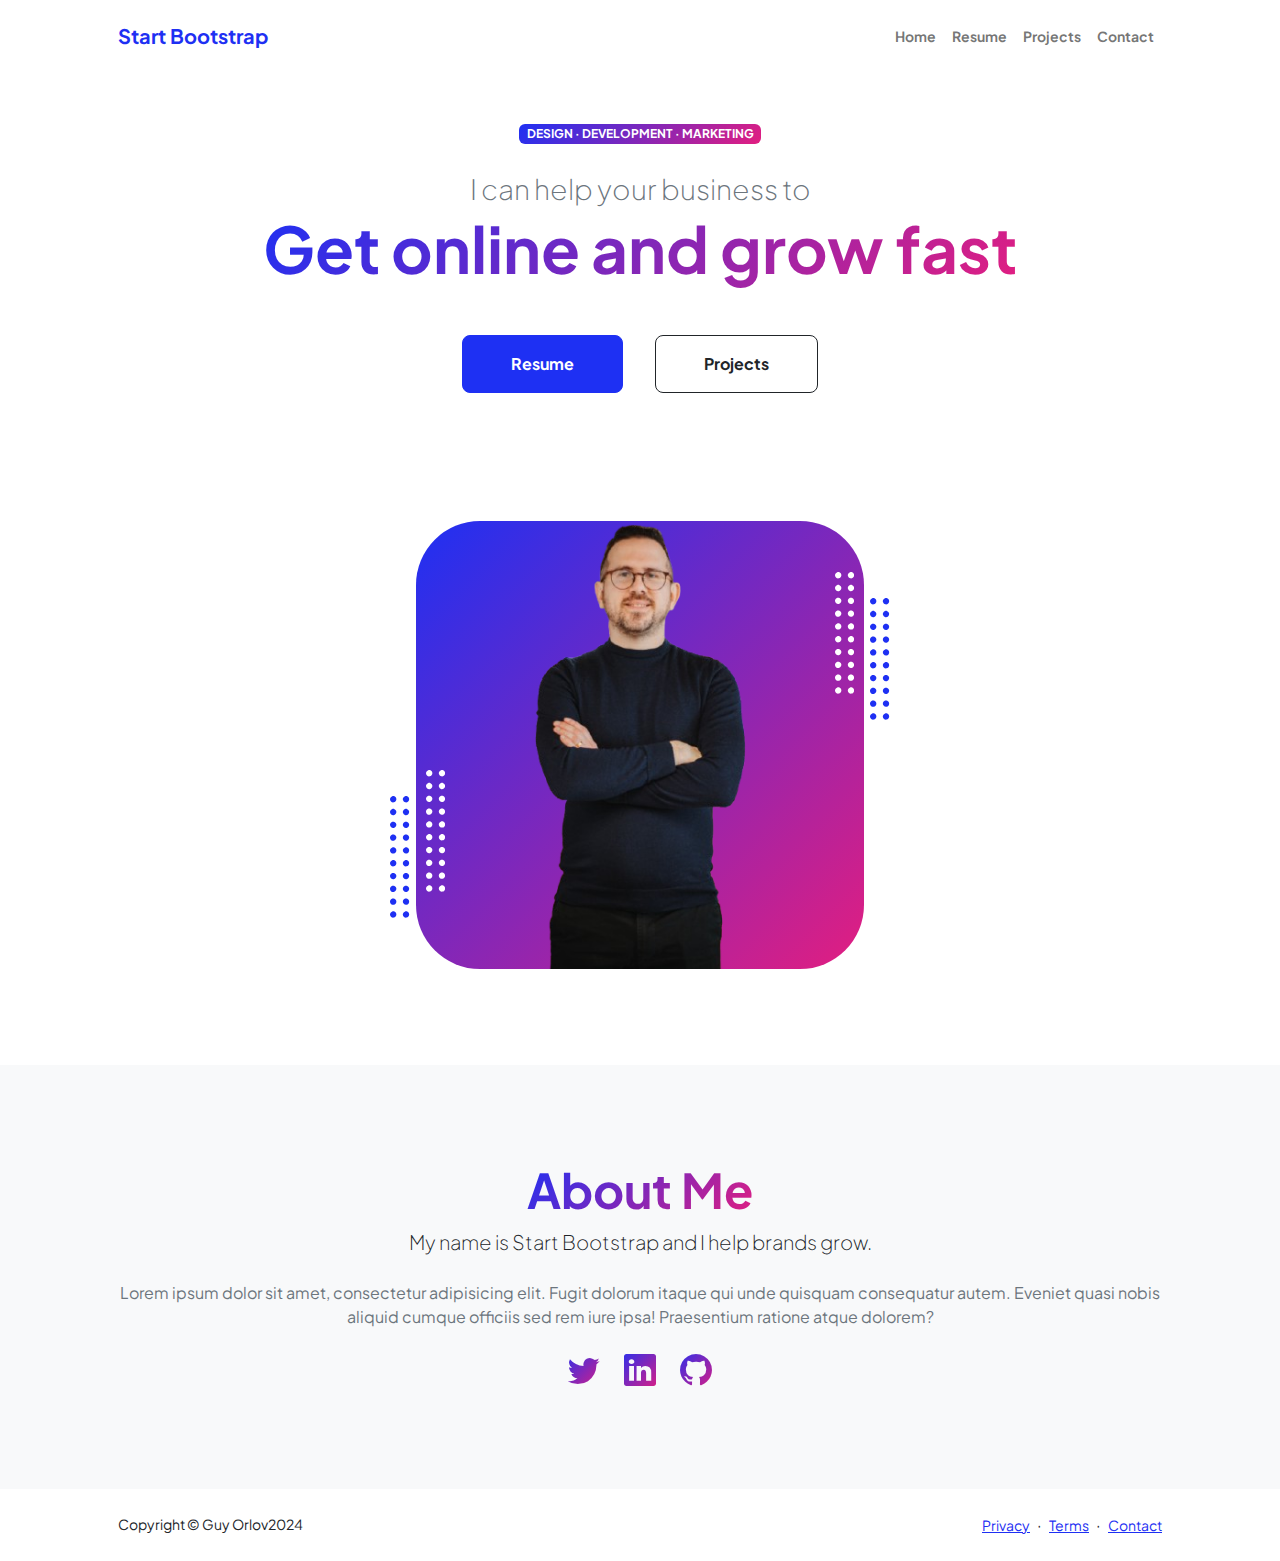
==== index.html @ e343b8f9 "Update index.html" ====
<!DOCTYPE html>
<html lang="en">
    <head>
        <meta charset="utf-8" />
        <meta name="viewport" content="width=device-width, initial-scale=1, shrink-to-fit=no" />
        <meta name="description" content="Guy Orlov" />
        <meta name="author" content="Guy Orlov" />
        <title>Guy Orlov</title>
        <!-- Favicon-->
        <link rel="icon" type="image/x-icon" href="assets/favicon.ico" />
        <!-- Custom Google font-->
        <link rel="preconnect" href="https://fonts.googleapis.com" />
        <link rel="preconnect" href="https://fonts.gstatic.com" crossorigin />
        <link href="https://fonts.googleapis.com/css2?family=Plus+Jakarta+Sans:wght@100;200;300;400;500;600;700;800;900&amp;display=swap" rel="stylesheet" />
        <!-- Bootstrap icons-->
        <link href="https://cdn.jsdelivr.net/npm/bootstrap-icons@1.8.1/font/bootstrap-icons.css" rel="stylesheet" />
        <!-- Core theme CSS (includes Bootstrap)-->
        <link href="css/styles.css" rel="stylesheet" />
    </head>
    <body class="d-flex flex-column h-100">
        <main class="flex-shrink-0">
            <!-- Navigation-->
            <nav class="navbar navbar-expand-lg navbar-light bg-white py-3">
                <div class="container px-5">
                    <a class="navbar-brand" href="index.html"><span class="fw-bolder text-primary">Start Bootstrap</span></a>
                    <button class="navbar-toggler" type="button" data-bs-toggle="collapse" data-bs-target="#navbarSupportedContent" aria-controls="navbarSupportedContent" aria-expanded="false" aria-label="Toggle navigation"><span class="navbar-toggler-icon"></span></button>
                    <div class="collapse navbar-collapse" id="navbarSupportedContent">
                        <ul class="navbar-nav ms-auto mb-2 mb-lg-0 small fw-bolder">
                            <li class="nav-item"><a class="nav-link" href="index.html">Home</a></li>
                            <li class="nav-item"><a class="nav-link" href="resume.html">Resume</a></li>
                            <li class="nav-item"><a class="nav-link" href="projects.html">Projects</a></li>
                            <li class="nav-item"><a class="nav-link" href="contact.html">Contact</a></li>
                        </ul>
                    </div>
                </div>
            </nav>
            <!-- Header-->
            <header class="py-5">
                <div class="container px-5 pb-5">
                    <div class="row gx-5 align-items-center">
                        <div class="col-xxl-5">
                            <!-- Header text content-->
                            <div class="text-center text-xxl-start">
                                <div class="badge bg-gradient-primary-to-secondary text-white mb-4"><div class="text-uppercase">Design &middot; Development &middot; Marketing</div></div>
                                <div class="fs-3 fw-light text-muted">I can help your business to</div>
                                <h1 class="display-3 fw-bolder mb-5"><span class="text-gradient d-inline">Get online and grow fast</span></h1>
                                <div class="d-grid gap-3 d-sm-flex justify-content-sm-center justify-content-xxl-start mb-3">
                                    <a class="btn btn-primary btn-lg px-5 py-3 me-sm-3 fs-6 fw-bolder" href="resume.html">Resume</a>
                                    <a class="btn btn-outline-dark btn-lg px-5 py-3 fs-6 fw-bolder" href="projects.html">Projects</a>
                                </div>
                            </div>
                        </div>
                        <div class="col-xxl-7">
                            <!-- Header profile picture-->
                            <div class="d-flex justify-content-center mt-5 mt-xxl-0">
                                <div class="profile bg-gradient-primary-to-secondary">
                                    <!-- TIP: For best results, use a photo with a transparent background like the demo example below-->
                                    <!-- Watch a tutorial on how to do this on YouTube (link)-->
                                    <img class="profile-img" src="assets/profile2.png" alt="..." />
                                    <div class="dots-1">
                                        <!-- SVG Dots-->
                                        <svg version="1.1" xmlns="http://www.w3.org/2000/svg" xmlns:xlink="http://www.w3.org/1999/xlink" x="0px" y="0px" viewBox="0 0 191.6 1215.4" style="enable-background: new 0 0 191.6 1215.4" xml:space="preserve">
                                            <g transform="translate(0.000000,1280.000000) scale(0.100000,-0.100000)">
                                                <path d="M227.7,12788.6c-105-35-200-141-222-248c-43-206,163-412,369-369c155,32,275,190,260,339c-11,105-90,213-190,262        C383.7,12801.6,289.7,12808.6,227.7,12788.6z"></path>
                                                <path d="M1507.7,12788.6c-151-50-253-216-222-362c25-119,136-230,254-255c194-41,395,142,375,339c-11,105-90,213-190,262        C1663.7,12801.6,1569.7,12808.6,1507.7,12788.6z"></path>
                                                <path d="M227.7,11508.6c-105-35-200-141-222-248c-43-206,163-412,369-369c155,32,275,190,260,339c-11,105-90,213-190,262        C383.7,11521.6,289.7,11528.6,227.7,11508.6z"></path>
                                                <path d="M1507.7,11508.6c-151-50-253-216-222-362c25-119,136-230,254-255c194-41,395,142,375,339c-11,105-90,213-190,262        C1663.7,11521.6,1569.7,11528.6,1507.7,11508.6z"></path>
                                                <path d="M227.7,10228.6c-105-35-200-141-222-248c-43-206,163-412,369-369c155,32,275,190,260,339c-11,105-90,213-190,262        C383.7,10241.6,289.7,10248.6,227.7,10228.6z"></path>
                                                <path d="M1507.7,10228.6c-105-35-200-141-222-248c-43-206,163-412,369-369c155,32,275,190,260,339c-11,105-90,213-190,262        C1663.7,10241.6,1569.7,10248.6,1507.7,10228.6z"></path>
                                                <path d="M227.7,8948.6c-105-35-200-141-222-248c-43-206,163-412,369-369c155,32,275,190,260,339c-11,105-90,213-190,262        C383.7,8961.6,289.7,8968.6,227.7,8948.6z"></path>
                                                <path d="M1507.7,8948.6c-105-35-200-141-222-248c-43-206,163-412,369-369c155,32,275,190,260,339c-11,105-90,213-190,262        C1663.7,8961.6,1569.7,8968.6,1507.7,8948.6z"></path>
                                                <path d="M227.7,7668.6c-105-35-200-141-222-248c-43-206,163-412,369-369c155,32,275,190,260,339c-11,105-90,213-190,262        C383.7,7681.6,289.7,7688.6,227.7,7668.6z"></path>
                                                <path d="M1507.7,7668.6c-105-35-200-141-222-248c-43-206,163-412,369-369c155,32,275,190,260,339c-11,105-90,213-190,262        C1663.7,7681.6,1569.7,7688.6,1507.7,7668.6z"></path>
                                                <path d="M227.7,6388.6c-105-35-200-141-222-248c-43-206,163-412,369-369c155,32,275,190,260,339c-11,105-90,213-190,262        C383.7,6401.6,289.7,6408.6,227.7,6388.6z"></path>
                                                <path d="M1507.7,6388.6c-105-35-200-141-222-248c-43-206,163-412,369-369c155,32,275,190,260,339c-11,105-90,213-190,262        C1663.7,6401.6,1569.7,6408.6,1507.7,6388.6z"></path>
                                                <path d="M227.7,5108.6c-105-35-200-141-222-248c-43-206,163-412,369-369c155,32,275,190,260,339c-11,105-90,213-190,262        C383.7,5121.6,289.7,5128.6,227.7,5108.6z"></path>
                                                <path d="M1507.7,5108.6c-105-35-200-141-222-248c-43-206,163-412,369-369c155,32,275,190,260,339c-11,105-90,213-190,262        C1663.7,5121.6,1569.7,5128.6,1507.7,5108.6z"></path>
                                                <path d="M227.7,3828.6c-105-35-200-141-222-248c-43-206,163-412,369-369c155,32,275,190,260,339c-11,105-90,213-190,262        C383.7,3841.6,289.7,3848.6,227.7,3828.6z"></path>
                                                <path d="M1507.7,3828.6c-105-35-200-141-222-248c-43-206,163-412,369-369c155,32,275,190,260,339c-11,105-90,213-190,262        C1663.7,3841.6,1569.7,3848.6,1507.7,3828.6z"></path>
                                                <path d="M227.7,2548.6c-105-35-200-141-222-248c-43-206,163-412,369-369c155,32,275,190,260,339c-11,105-90,213-190,262        C383.7,2561.6,289.7,2568.6,227.7,2548.6z"></path>
                                                <path d="M1507.7,2548.6c-105-35-200-141-222-248c-43-206,163-412,369-369c155,32,275,190,260,339c-11,105-90,213-190,262        C1663.7,2561.6,1569.7,2568.6,1507.7,2548.6z"></path>
                                                <path d="M227.7,1268.6c-105-35-200-141-222-248c-43-206,163-412,369-369c155,32,275,190,260,339c-11,105-90,213-190,262        C383.7,1281.6,289.7,1288.6,227.7,1268.6z"></path>
                                                <path d="M1507.7,1268.6c-105-35-200-141-222-248c-43-206,163-412,369-369c155,32,275,190,260,339c-11,105-90,213-190,262        C1663.7,1281.6,1569.7,1288.6,1507.7,1268.6z"></path>
                                            </g>
                                        </svg>
                                        <!-- END of SVG dots-->
                                    </div>
                                    <div class="dots-2">
                                        <!-- SVG Dots-->
                                        <svg version="1.1" xmlns="http://www.w3.org/2000/svg" xmlns:xlink="http://www.w3.org/1999/xlink" x="0px" y="0px" viewBox="0 0 191.6 1215.4" style="enable-background: new 0 0 191.6 1215.4" xml:space="preserve">
                                            <g transform="translate(0.000000,1280.000000) scale(0.100000,-0.100000)">
                                                <path d="M227.7,12788.6c-105-35-200-141-222-248c-43-206,163-412,369-369c155,32,275,190,260,339c-11,105-90,213-190,262        C383.7,12801.6,289.7,12808.6,227.7,12788.6z"></path>
                                                <path d="M1507.7,12788.6c-151-50-253-216-222-362c25-119,136-230,254-255c194-41,395,142,375,339c-11,105-90,213-190,262        C1663.7,12801.6,1569.7,12808.6,1507.7,12788.6z"></path>
                                                <path d="M227.7,11508.6c-105-35-200-141-222-248c-43-206,163-412,369-369c155,32,275,190,260,339c-11,105-90,213-190,262        C383.7,11521.6,289.7,11528.6,227.7,11508.6z"></path>
                                                <path d="M1507.7,11508.6c-151-50-253-216-222-362c25-119,136-230,254-255c194-41,395,142,375,339c-11,105-90,213-190,262        C1663.7,11521.6,1569.7,11528.6,1507.7,11508.6z"></path>
                                                <path d="M227.7,10228.6c-105-35-200-141-222-248c-43-206,163-412,369-369c155,32,275,190,260,339c-11,105-90,213-190,262        C383.7,10241.6,289.7,10248.6,227.7,10228.6z"></path>
                                                <path d="M1507.7,10228.6c-105-35-200-141-222-248c-43-206,163-412,369-369c155,32,275,190,260,339c-11,105-90,213-190,262        C1663.7,10241.6,1569.7,10248.6,1507.7,10228.6z"></path>
                                                <path d="M227.7,8948.6c-105-35-200-141-222-248c-43-206,163-412,369-369c155,32,275,190,260,339c-11,105-90,213-190,262        C383.7,8961.6,289.7,8968.6,227.7,8948.6z"></path>
                                                <path d="M1507.7,8948.6c-105-35-200-141-222-248c-43-206,163-412,369-369c155,32,275,190,260,339c-11,105-90,213-190,262        C1663.7,8961.6,1569.7,8968.6,1507.7,8948.6z"></path>
                                                <path d="M227.7,7668.6c-105-35-200-141-222-248c-43-206,163-412,369-369c155,32,275,190,260,339c-11,105-90,213-190,262        C383.7,7681.6,289.7,7688.6,227.7,7668.6z"></path>
                                                <path d="M1507.7,7668.6c-105-35-200-141-222-248c-43-206,163-412,369-369c155,32,275,190,260,339c-11,105-90,213-190,262        C1663.7,7681.6,1569.7,7688.6,1507.7,7668.6z"></path>
                                                <path d="M227.7,6388.6c-105-35-200-141-222-248c-43-206,163-412,369-369c155,32,275,190,260,339c-11,105-90,213-190,262        C383.7,6401.6,289.7,6408.6,227.7,6388.6z"></path>
                                                <path d="M1507.7,6388.6c-105-35-200-141-222-248c-43-206,163-412,369-369c155,32,275,190,260,339c-11,105-90,213-190,262        C1663.7,6401.6,1569.7,6408.6,1507.7,6388.6z"></path>
                                                <path d="M227.7,5108.6c-105-35-200-141-222-248c-43-206,163-412,369-369c155,32,275,190,260,339c-11,105-90,213-190,262        C383.7,5121.6,289.7,5128.6,227.7,5108.6z"></path>
                                                <path d="M1507.7,5108.6c-105-35-200-141-222-248c-43-206,163-412,369-369c155,32,275,190,260,339c-11,105-90,213-190,262        C1663.7,5121.6,1569.7,5128.6,1507.7,5108.6z"></path>
                                                <path d="M227.7,3828.6c-105-35-200-141-222-248c-43-206,163-412,369-369c155,32,275,190,260,339c-11,105-90,213-190,262        C383.7,3841.6,289.7,3848.6,227.7,3828.6z"></path>
                                                <path d="M1507.7,3828.6c-105-35-200-141-222-248c-43-206,163-412,369-369c155,32,275,190,260,339c-11,105-90,213-190,262        C1663.7,3841.6,1569.7,3848.6,1507.7,3828.6z"></path>
                                                <path d="M227.7,2548.6c-105-35-200-141-222-248c-43-206,163-412,369-369c155,32,275,190,260,339c-11,105-90,213-190,262        C383.7,2561.6,289.7,2568.6,227.7,2548.6z"></path>
                                                <path d="M1507.7,2548.6c-105-35-200-141-222-248c-43-206,163-412,369-369c155,32,275,190,260,339c-11,105-90,213-190,262        C1663.7,2561.6,1569.7,2568.6,1507.7,2548.6z"></path>
                                                <path d="M227.7,1268.6c-105-35-200-141-222-248c-43-206,163-412,369-369c155,32,275,190,260,339c-11,105-90,213-190,262        C383.7,1281.6,289.7,1288.6,227.7,1268.6z"></path>
                                                <path d="M1507.7,1268.6c-105-35-200-141-222-248c-43-206,163-412,369-369c155,32,275,190,260,339c-11,105-90,213-190,262        C1663.7,1281.6,1569.7,1288.6,1507.7,1268.6z"></path>
                                            </g>
                                        </svg>
                                        <!-- END of SVG dots-->
                                    </div>
                                    <div class="dots-3">
                                        <!-- SVG Dots-->
                                        <svg version="1.1" xmlns="http://www.w3.org/2000/svg" xmlns:xlink="http://www.w3.org/1999/xlink" x="0px" y="0px" viewBox="0 0 191.6 1215.4" style="enable-background: new 0 0 191.6 1215.4" xml:space="preserve">
                                            <g transform="translate(0.000000,1280.000000) scale(0.100000,-0.100000)">
                                                <path d="M227.7,12788.6c-105-35-200-141-222-248c-43-206,163-412,369-369c155,32,275,190,260,339c-11,105-90,213-190,262        C383.7,12801.6,289.7,12808.6,227.7,12788.6z"></path>
                                                <path d="M1507.7,12788.6c-151-50-253-216-222-362c25-119,136-230,254-255c194-41,395,142,375,339c-11,105-90,213-190,262        C1663.7,12801.6,1569.7,12808.6,1507.7,12788.6z"></path>
                                                <path d="M227.7,11508.6c-105-35-200-141-222-248c-43-206,163-412,369-369c155,32,275,190,260,339c-11,105-90,213-190,262        C383.7,11521.6,289.7,11528.6,227.7,11508.6z"></path>
                                                <path d="M1507.7,11508.6c-151-50-253-216-222-362c25-119,136-230,254-255c194-41,395,142,375,339c-11,105-90,213-190,262        C1663.7,11521.6,1569.7,11528.6,1507.7,11508.6z"></path>
                                                <path d="M227.7,10228.6c-105-35-200-141-222-248c-43-206,163-412,369-369c155,32,275,190,260,339c-11,105-90,213-190,262        C383.7,10241.6,289.7,10248.6,227.7,10228.6z"></path>
                                                <path d="M1507.7,10228.6c-105-35-200-141-222-248c-43-206,163-412,369-369c155,32,275,190,260,339c-11,105-90,213-190,262        C1663.7,10241.6,1569.7,10248.6,1507.7,10228.6z"></path>
                                                <path d="M227.7,8948.6c-105-35-200-141-222-248c-43-206,163-412,369-369c155,32,275,190,260,339c-11,105-90,213-190,262        C383.7,8961.6,289.7,8968.6,227.7,8948.6z"></path>
                                                <path d="M1507.7,8948.6c-105-35-200-141-222-248c-43-206,163-412,369-369c155,32,275,190,260,339c-11,105-90,213-190,262        C1663.7,8961.6,1569.7,8968.6,1507.7,8948.6z"></path>
                                                <path d="M227.7,7668.6c-105-35-200-141-222-248c-43-206,163-412,369-369c155,32,275,190,260,339c-11,105-90,213-190,262        C383.7,7681.6,289.7,7688.6,227.7,7668.6z"></path>
                                                <path d="M1507.7,7668.6c-105-35-200-141-222-248c-43-206,163-412,369-369c155,32,275,190,260,339c-11,105-90,213-190,262        C1663.7,7681.6,1569.7,7688.6,1507.7,7668.6z"></path>
                                                <path d="M227.7,6388.6c-105-35-200-141-222-248c-43-206,163-412,369-369c155,32,275,190,260,339c-11,105-90,213-190,262        C383.7,6401.6,289.7,6408.6,227.7,6388.6z"></path>
                                                <path d="M1507.7,6388.6c-105-35-200-141-222-248c-43-206,163-412,369-369c155,32,275,190,260,339c-11,105-90,213-190,262        C1663.7,6401.6,1569.7,6408.6,1507.7,6388.6z"></path>
                                                <path d="M227.7,5108.6c-105-35-200-141-222-248c-43-206,163-412,369-369c155,32,275,190,260,339c-11,105-90,213-190,262        C383.7,5121.6,289.7,5128.6,227.7,5108.6z"></path>
                                                <path d="M1507.7,5108.6c-105-35-200-141-222-248c-43-206,163-412,369-369c155,32,275,190,260,339c-11,105-90,213-190,262        C1663.7,5121.6,1569.7,5128.6,1507.7,5108.6z"></path>
                                                <path d="M227.7,3828.6c-105-35-200-141-222-248c-43-206,163-412,369-369c155,32,275,190,260,339c-11,105-90,213-190,262        C383.7,3841.6,289.7,3848.6,227.7,3828.6z"></path>
                                                <path d="M1507.7,3828.6c-105-35-200-141-222-248c-43-206,163-412,369-369c155,32,275,190,260,339c-11,105-90,213-190,262        C1663.7,3841.6,1569.7,3848.6,1507.7,3828.6z"></path>
                                                <path d="M227.7,2548.6c-105-35-200-141-222-248c-43-206,163-412,369-369c155,32,275,190,260,339c-11,105-90,213-190,262        C383.7,2561.6,289.7,2568.6,227.7,2548.6z"></path>
                                                <path d="M1507.7,2548.6c-105-35-200-141-222-248c-43-206,163-412,369-369c155,32,275,190,260,339c-11,105-90,213-190,262        C1663.7,2561.6,1569.7,2568.6,1507.7,2548.6z"></path>
                                                <path d="M227.7,1268.6c-105-35-200-141-222-248c-43-206,163-412,369-369c155,32,275,190,260,339c-11,105-90,213-190,262        C383.7,1281.6,289.7,1288.6,227.7,1268.6z"></path>
                                                <path d="M1507.7,1268.6c-105-35-200-141-222-248c-43-206,163-412,369-369c155,32,275,190,260,339c-11,105-90,213-190,262        C1663.7,1281.6,1569.7,1288.6,1507.7,1268.6z"></path>
                                            </g>
                                        </svg>
                                        <!-- END of SVG dots-->
                                    </div>
                                    <div class="dots-4">
                                        <!-- SVG Dots-->
                                        <svg version="1.1" xmlns="http://www.w3.org/2000/svg" xmlns:xlink="http://www.w3.org/1999/xlink" x="0px" y="0px" viewBox="0 0 191.6 1215.4" style="enable-background: new 0 0 191.6 1215.4" xml:space="preserve">
                                            <g transform="translate(0.000000,1280.000000) scale(0.100000,-0.100000)">
                                                <path d="M227.7,12788.6c-105-35-200-141-222-248c-43-206,163-412,369-369c155,32,275,190,260,339c-11,105-90,213-190,262        C383.7,12801.6,289.7,12808.6,227.7,12788.6z"></path>
                                                <path d="M1507.7,12788.6c-151-50-253-216-222-362c25-119,136-230,254-255c194-41,395,142,375,339c-11,105-90,213-190,262        C1663.7,12801.6,1569.7,12808.6,1507.7,12788.6z"></path>
                                                <path d="M227.7,11508.6c-105-35-200-141-222-248c-43-206,163-412,369-369c155,32,275,190,260,339c-11,105-90,213-190,262        C383.7,11521.6,289.7,11528.6,227.7,11508.6z"></path>
                                                <path d="M1507.7,11508.6c-151-50-253-216-222-362c25-119,136-230,254-255c194-41,395,142,375,339c-11,105-90,213-190,262        C1663.7,11521.6,1569.7,11528.6,1507.7,11508.6z"></path>
                                                <path d="M227.7,10228.6c-105-35-200-141-222-248c-43-206,163-412,369-369c155,32,275,190,260,339c-11,105-90,213-190,262        C383.7,10241.6,289.7,10248.6,227.7,10228.6z"></path>
                                                <path d="M1507.7,10228.6c-105-35-200-141-222-248c-43-206,163-412,369-369c155,32,275,190,260,339c-11,105-90,213-190,262        C1663.7,10241.6,1569.7,10248.6,1507.7,10228.6z"></path>
                                                <path d="M227.7,8948.6c-105-35-200-141-222-248c-43-206,163-412,369-369c155,32,275,190,260,339c-11,105-90,213-190,262        C383.7,8961.6,289.7,8968.6,227.7,8948.6z"></path>
                                                <path d="M1507.7,8948.6c-105-35-200-141-222-248c-43-206,163-412,369-369c155,32,275,190,260,339c-11,105-90,213-190,262        C1663.7,8961.6,1569.7,8968.6,1507.7,8948.6z"></path>
                                                <path d="M227.7,7668.6c-105-35-200-141-222-248c-43-206,163-412,369-369c155,32,275,190,260,339c-11,105-90,213-190,262        C383.7,7681.6,289.7,7688.6,227.7,7668.6z"></path>
                                                <path d="M1507.7,7668.6c-105-35-200-141-222-248c-43-206,163-412,369-369c155,32,275,190,260,339c-11,105-90,213-190,262        C1663.7,7681.6,1569.7,7688.6,1507.7,7668.6z"></path>
                                                <path d="M227.7,6388.6c-105-35-200-141-222-248c-43-206,163-412,369-369c155,32,275,190,260,339c-11,105-90,213-190,262        C383.7,6401.6,289.7,6408.6,227.7,6388.6z"></path>
                                                <path d="M1507.7,6388.6c-105-35-200-141-222-248c-43-206,163-412,369-369c155,32,275,190,260,339c-11,105-90,213-190,262        C1663.7,6401.6,1569.7,6408.6,1507.7,6388.6z"></path>
                                                <path d="M227.7,5108.6c-105-35-200-141-222-248c-43-206,163-412,369-369c155,32,275,190,260,339c-11,105-90,213-190,262        C383.7,5121.6,289.7,5128.6,227.7,5108.6z"></path>
                                                <path d="M1507.7,5108.6c-105-35-200-141-222-248c-43-206,163-412,369-369c155,32,275,190,260,339c-11,105-90,213-190,262        C1663.7,5121.6,1569.7,5128.6,1507.7,5108.6z"></path>
                                                <path d="M227.7,3828.6c-105-35-200-141-222-248c-43-206,163-412,369-369c155,32,275,190,260,339c-11,105-90,213-190,262        C383.7,3841.6,289.7,3848.6,227.7,3828.6z"></path>
                                                <path d="M1507.7,3828.6c-105-35-200-141-222-248c-43-206,163-412,369-369c155,32,275,190,260,339c-11,105-90,213-190,262        C1663.7,3841.6,1569.7,3848.6,1507.7,3828.6z"></path>
                                                <path d="M227.7,2548.6c-105-35-200-141-222-248c-43-206,163-412,369-369c155,32,275,190,260,339c-11,105-90,213-190,262        C383.7,2561.6,289.7,2568.6,227.7,2548.6z"></path>
                                                <path d="M1507.7,2548.6c-105-35-200-141-222-248c-43-206,163-412,369-369c155,32,275,190,260,339c-11,105-90,213-190,262        C1663.7,2561.6,1569.7,2568.6,1507.7,2548.6z"></path>
                                                <path d="M227.7,1268.6c-105-35-200-141-222-248c-43-206,163-412,369-369c155,32,275,190,260,339c-11,105-90,213-190,262        C383.7,1281.6,289.7,1288.6,227.7,1268.6z"></path>
                                                <path d="M1507.7,1268.6c-105-35-200-141-222-248c-43-206,163-412,369-369c155,32,275,190,260,339c-11,105-90,213-190,262        C1663.7,1281.6,1569.7,1288.6,1507.7,1268.6z"></path>
                                            </g>
                                        </svg>
                                        <!-- END of SVG dots-->
                                    </div>
                                </div>
                            </div>
                        </div>
                    </div>
                </div>
            </header>
            <!-- About Section-->
            <section class="bg-light py-5">
                <div class="container px-5">
                    <div class="row gx-5 justify-content-center">
                        <div class="col-xxl-8">
                            <div class="text-center my-5">
                                <h2 class="display-5 fw-bolder"><span class="text-gradient d-inline">About Me</span></h2>
                                <p class="lead fw-light mb-4">My name is Start Bootstrap and I help brands grow.</p>
                                <p class="text-muted">Lorem ipsum dolor sit amet, consectetur adipisicing elit. Fugit dolorum itaque qui unde quisquam consequatur autem. Eveniet quasi nobis aliquid cumque officiis sed rem iure ipsa! Praesentium ratione atque dolorem?</p>
                                <div class="d-flex justify-content-center fs-2 gap-4">
                                    <a class="text-gradient" href="#!"><i class="bi bi-twitter"></i></a>
                                    <a class="text-gradient" href="#!"><i class="bi bi-linkedin"></i></a>
                                    <a class="text-gradient" href="#!"><i class="bi bi-github"></i></a>
                                </div>
                            </div>
                        </div>
                    </div>
                </div>
            </section>
        </main>
        <!-- Footer-->
        <footer class="bg-white py-4 mt-auto">
            <div class="container px-5">
                <div class="row align-items-center justify-content-between flex-column flex-sm-row">
                    <div class="col-auto"><div class="small m-0">Copyright &copy; Guy Orlov2024</div></div>
                    <div class="col-auto">
                        <a class="small" href="#!">Privacy</a>
                        <span class="mx-1">&middot;</span>
                        <a class="small" href="#!">Terms</a>
                        <span class="mx-1">&middot;</span>
                        <a class="small" href="#!">Contact</a>
                    </div>
                </div>
            </div>
        </footer>
        <!-- Bootstrap core JS-->
        <script src="https://cdn.jsdelivr.net/npm/bootstrap@5.2.3/dist/js/bootstrap.bundle.min.js"></script>
        <!-- Core theme JS-->
        <script src="js/scripts.js"></script>
    </body>
</html>
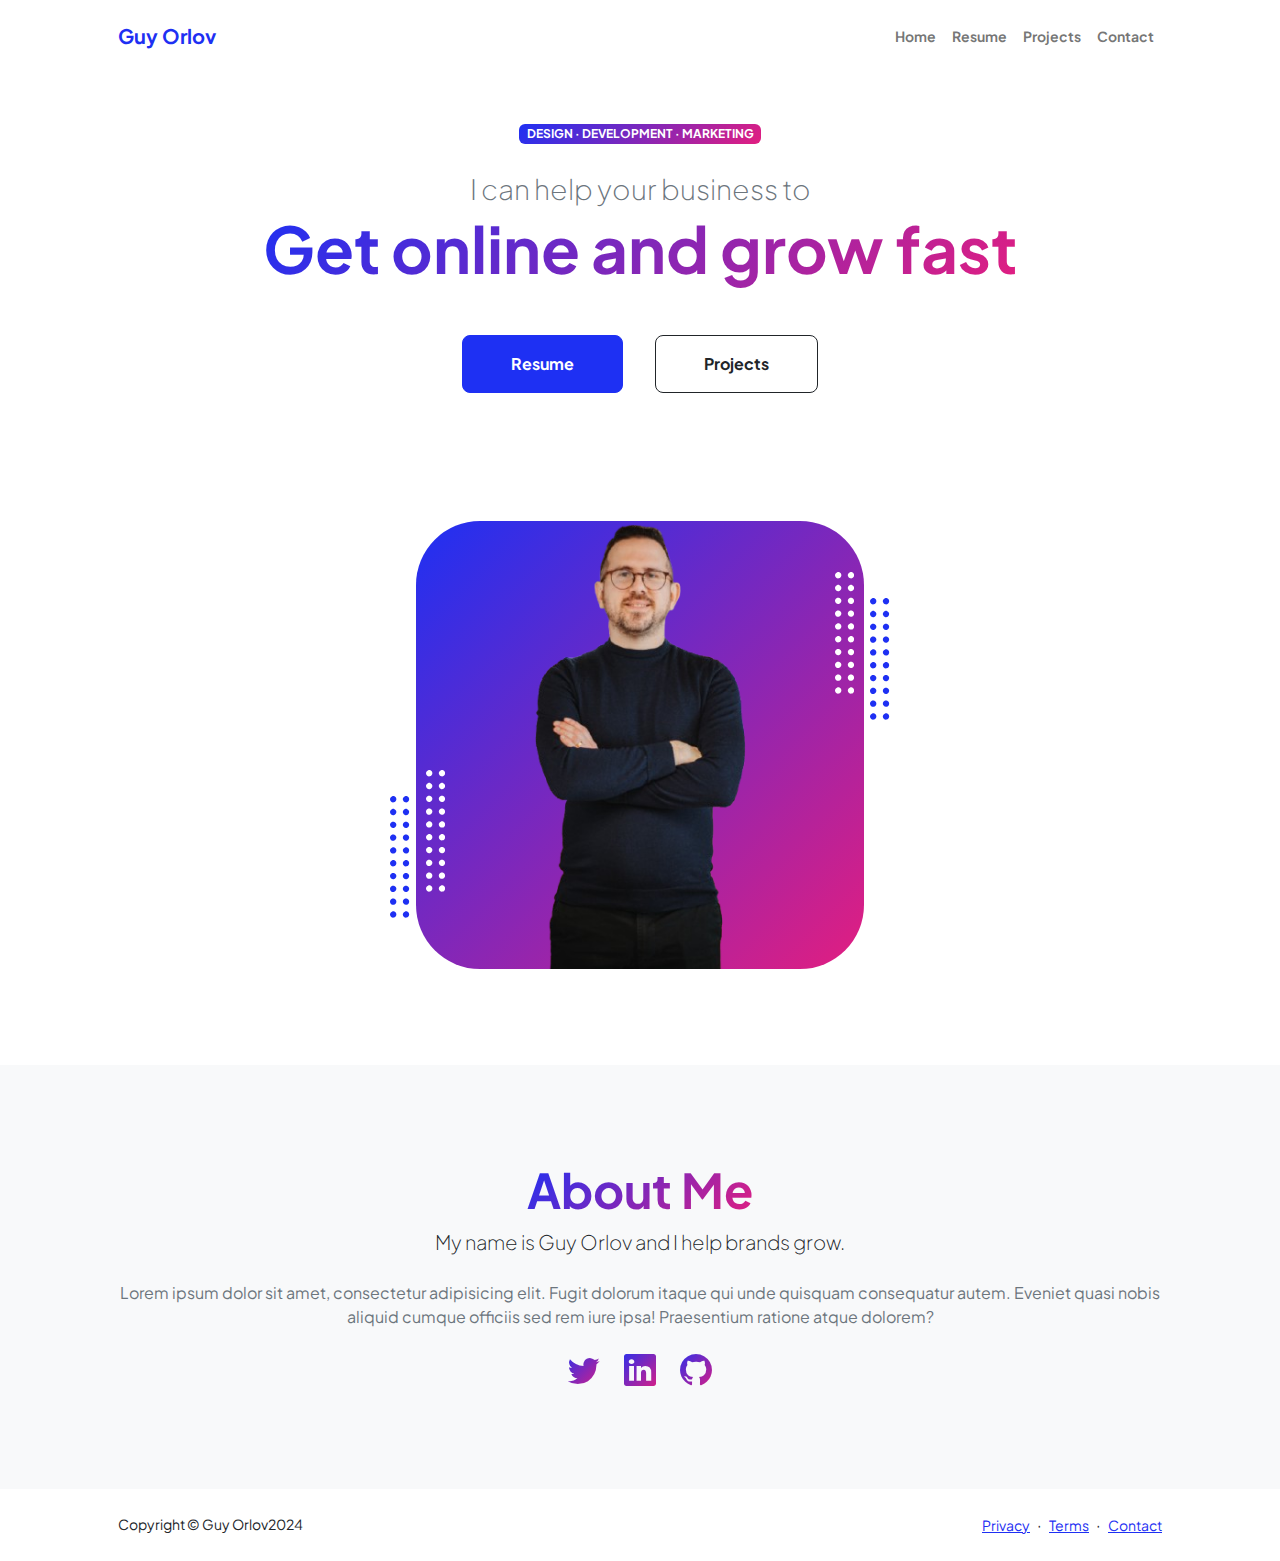
==== commit 09f21706: "Update index.html" ====
--- a/index.html
+++ b/index.html
@@ -22,7 +22,7 @@
             <!-- Navigation-->
             <nav class="navbar navbar-expand-lg navbar-light bg-white py-3">
                 <div class="container px-5">
-                    <a class="navbar-brand" href="index.html"><span class="fw-bolder text-primary">Start Bootstrap</span></a>
+                    <a class="navbar-brand" href="index.html"><span class="fw-bolder text-primary">Guy Orlov</span></a>
                     <button class="navbar-toggler" type="button" data-bs-toggle="collapse" data-bs-target="#navbarSupportedContent" aria-controls="navbarSupportedContent" aria-expanded="false" aria-label="Toggle navigation"><span class="navbar-toggler-icon"></span></button>
                     <div class="collapse navbar-collapse" id="navbarSupportedContent">
                         <ul class="navbar-nav ms-auto mb-2 mb-lg-0 small fw-bolder">
@@ -182,7 +182,7 @@
                         <div class="col-xxl-8">
                             <div class="text-center my-5">
                                 <h2 class="display-5 fw-bolder"><span class="text-gradient d-inline">About Me</span></h2>
-                                <p class="lead fw-light mb-4">My name is Start Bootstrap and I help brands grow.</p>
+                                <p class="lead fw-light mb-4">My name is Guy Orlov and I help brands grow.</p>
                                 <p class="text-muted">Lorem ipsum dolor sit amet, consectetur adipisicing elit. Fugit dolorum itaque qui unde quisquam consequatur autem. Eveniet quasi nobis aliquid cumque officiis sed rem iure ipsa! Praesentium ratione atque dolorem?</p>
                                 <div class="d-flex justify-content-center fs-2 gap-4">
                                     <a class="text-gradient" href="#!"><i class="bi bi-twitter"></i></a>
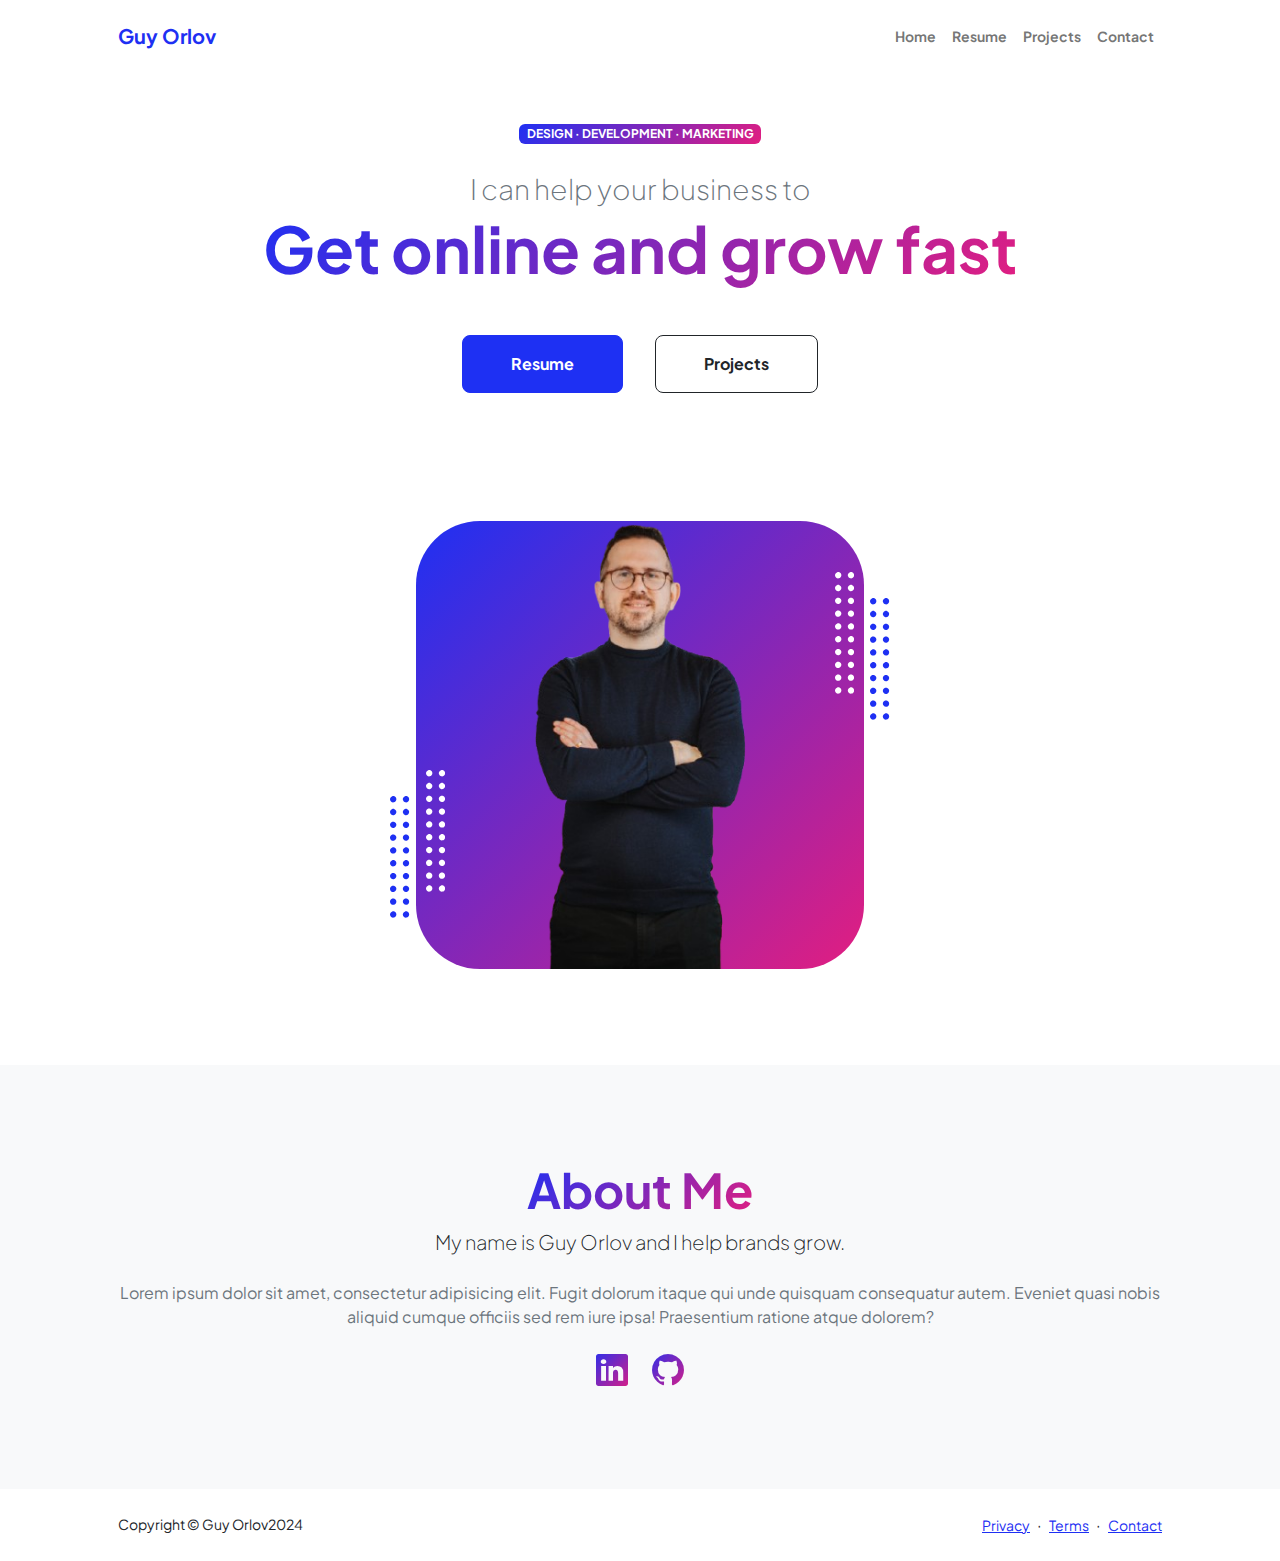
==== commit a036679c: "Update index.html" ====
--- a/index.html
+++ b/index.html
@@ -185,7 +185,6 @@
                                 <p class="lead fw-light mb-4">My name is Guy Orlov and I help brands grow.</p>
                                 <p class="text-muted">Lorem ipsum dolor sit amet, consectetur adipisicing elit. Fugit dolorum itaque qui unde quisquam consequatur autem. Eveniet quasi nobis aliquid cumque officiis sed rem iure ipsa! Praesentium ratione atque dolorem?</p>
                                 <div class="d-flex justify-content-center fs-2 gap-4">
-                                    <a class="text-gradient" href="#!"><i class="bi bi-twitter"></i></a>
                                     <a class="text-gradient" href="#!"><i class="bi bi-linkedin"></i></a>
                                     <a class="text-gradient" href="#!"><i class="bi bi-github"></i></a>
                                 </div>
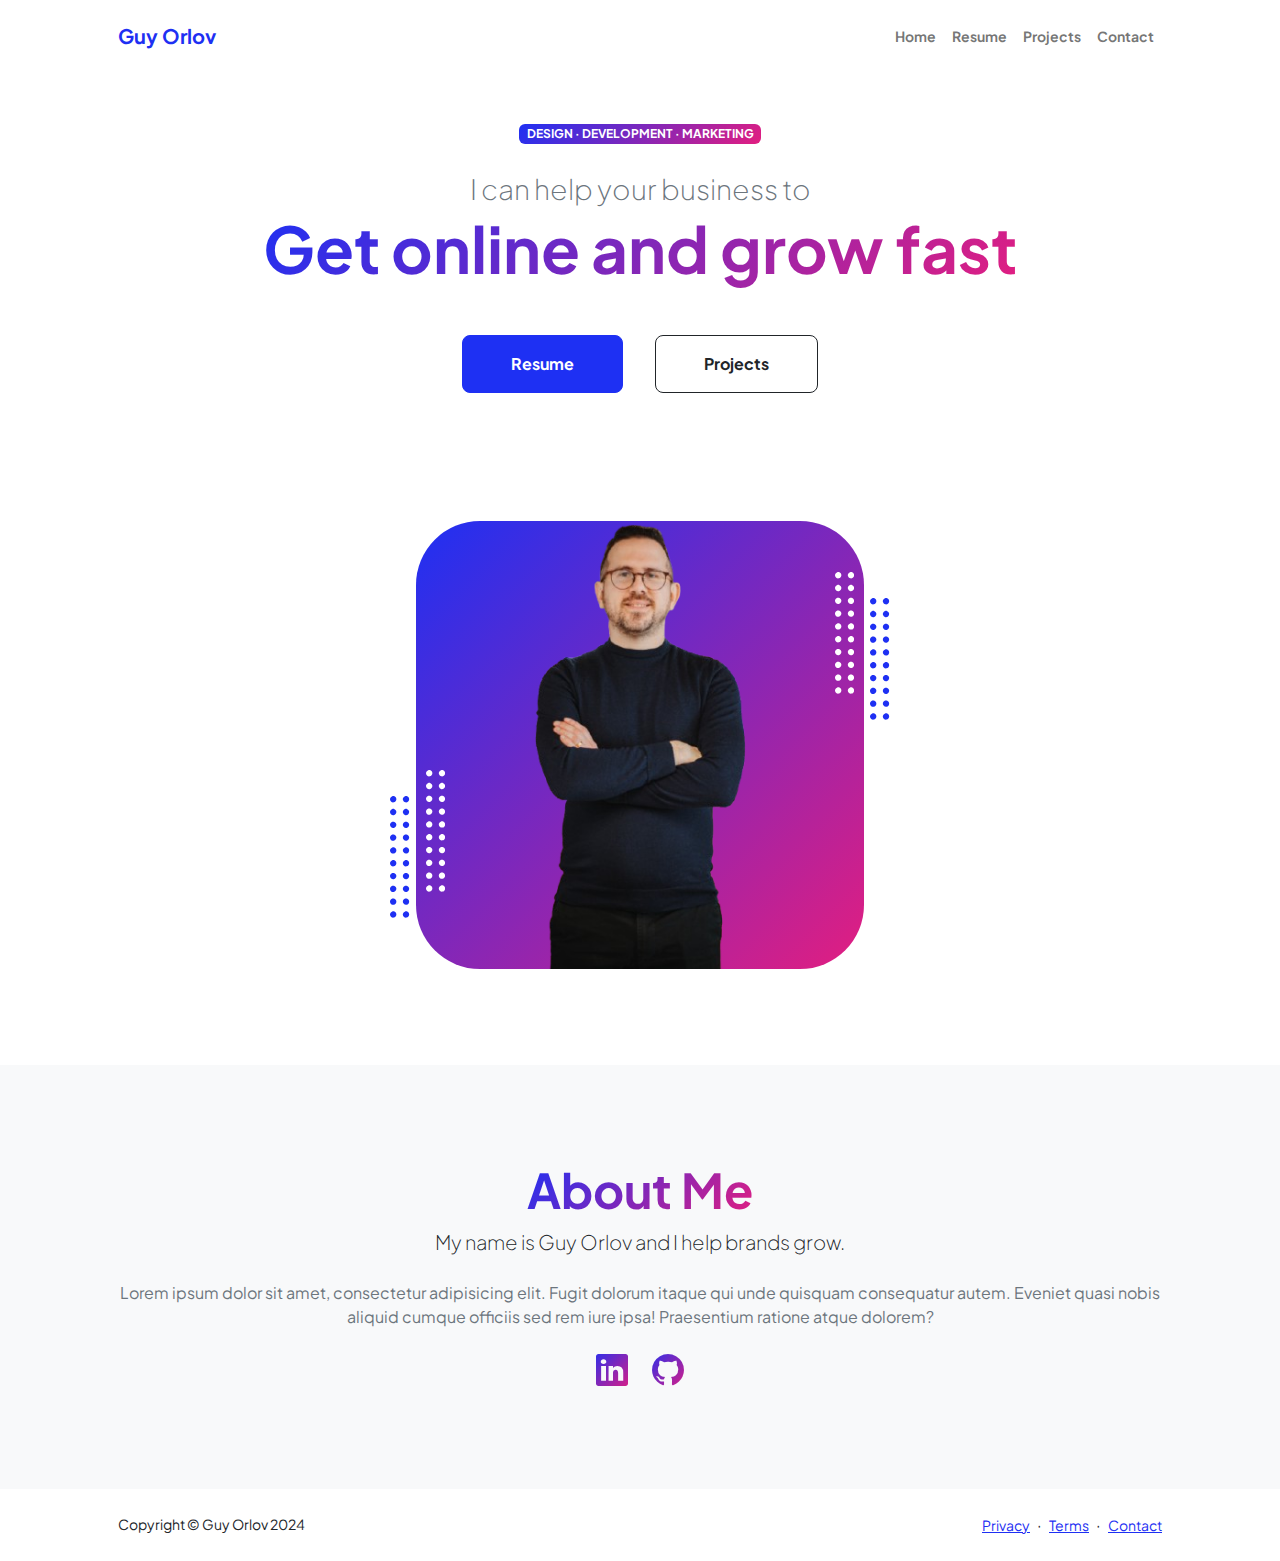
==== commit 833f2b9f: "Update index.html" ====
--- a/index.html
+++ b/index.html
@@ -198,7 +198,7 @@
         <footer class="bg-white py-4 mt-auto">
             <div class="container px-5">
                 <div class="row align-items-center justify-content-between flex-column flex-sm-row">
-                    <div class="col-auto"><div class="small m-0">Copyright &copy; Guy Orlov2024</div></div>
+                    <div class="col-auto"><div class="small m-0">Copyright &copy; Guy Orlov 2024</div></div>
                     <div class="col-auto">
                         <a class="small" href="#!">Privacy</a>
                         <span class="mx-1">&middot;</span>
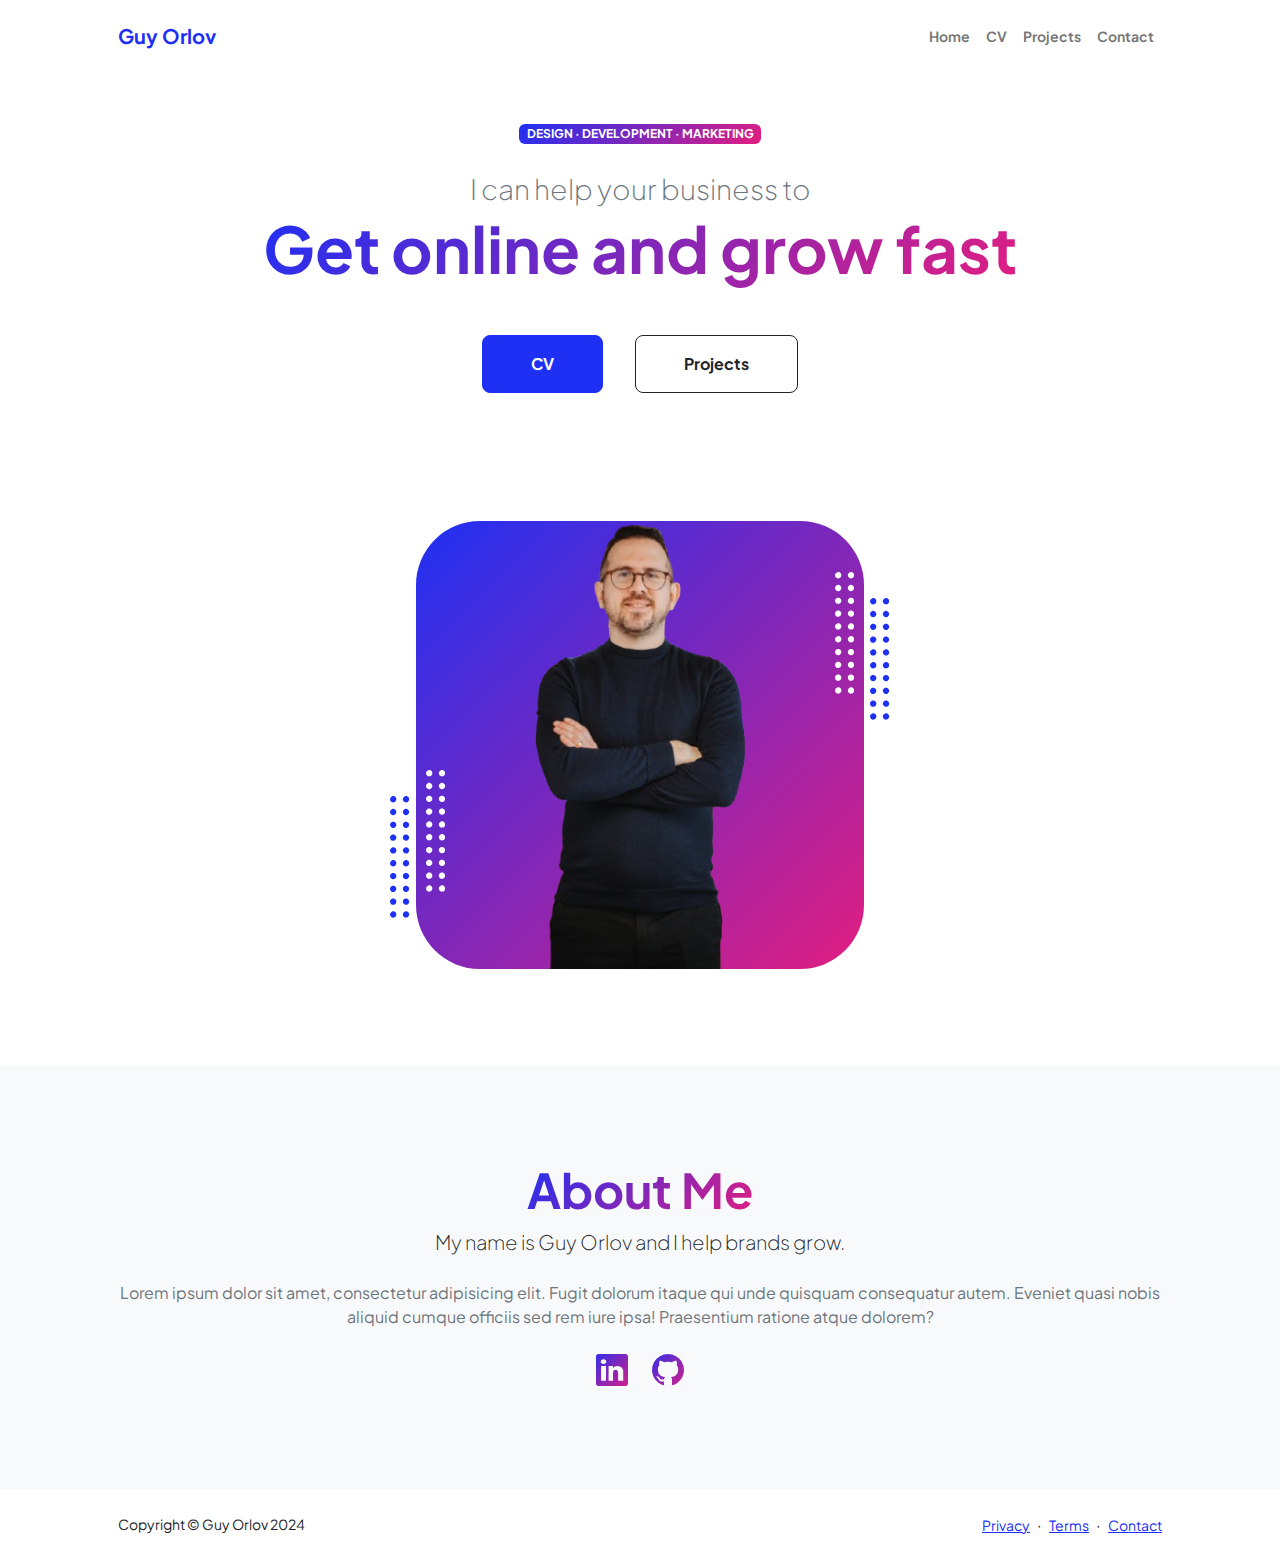
==== commit c1603dcc: "Update index.html" ====
--- a/index.html
+++ b/index.html
@@ -27,7 +27,7 @@
                     <div class="collapse navbar-collapse" id="navbarSupportedContent">
                         <ul class="navbar-nav ms-auto mb-2 mb-lg-0 small fw-bolder">
                             <li class="nav-item"><a class="nav-link" href="index.html">Home</a></li>
-                            <li class="nav-item"><a class="nav-link" href="resume.html">Resume</a></li>
+                            <li class="nav-item"><a class="nav-link" href="resume.html">CV</a></li>
                             <li class="nav-item"><a class="nav-link" href="projects.html">Projects</a></li>
                             <li class="nav-item"><a class="nav-link" href="contact.html">Contact</a></li>
                         </ul>
@@ -45,7 +45,7 @@
                                 <div class="fs-3 fw-light text-muted">I can help your business to</div>
                                 <h1 class="display-3 fw-bolder mb-5"><span class="text-gradient d-inline">Get online and grow fast</span></h1>
                                 <div class="d-grid gap-3 d-sm-flex justify-content-sm-center justify-content-xxl-start mb-3">
-                                    <a class="btn btn-primary btn-lg px-5 py-3 me-sm-3 fs-6 fw-bolder" href="resume.html">Resume</a>
+                                    <a class="btn btn-primary btn-lg px-5 py-3 me-sm-3 fs-6 fw-bolder" href="resume.html">CV</a>
                                     <a class="btn btn-outline-dark btn-lg px-5 py-3 fs-6 fw-bolder" href="projects.html">Projects</a>
                                 </div>
                             </div>
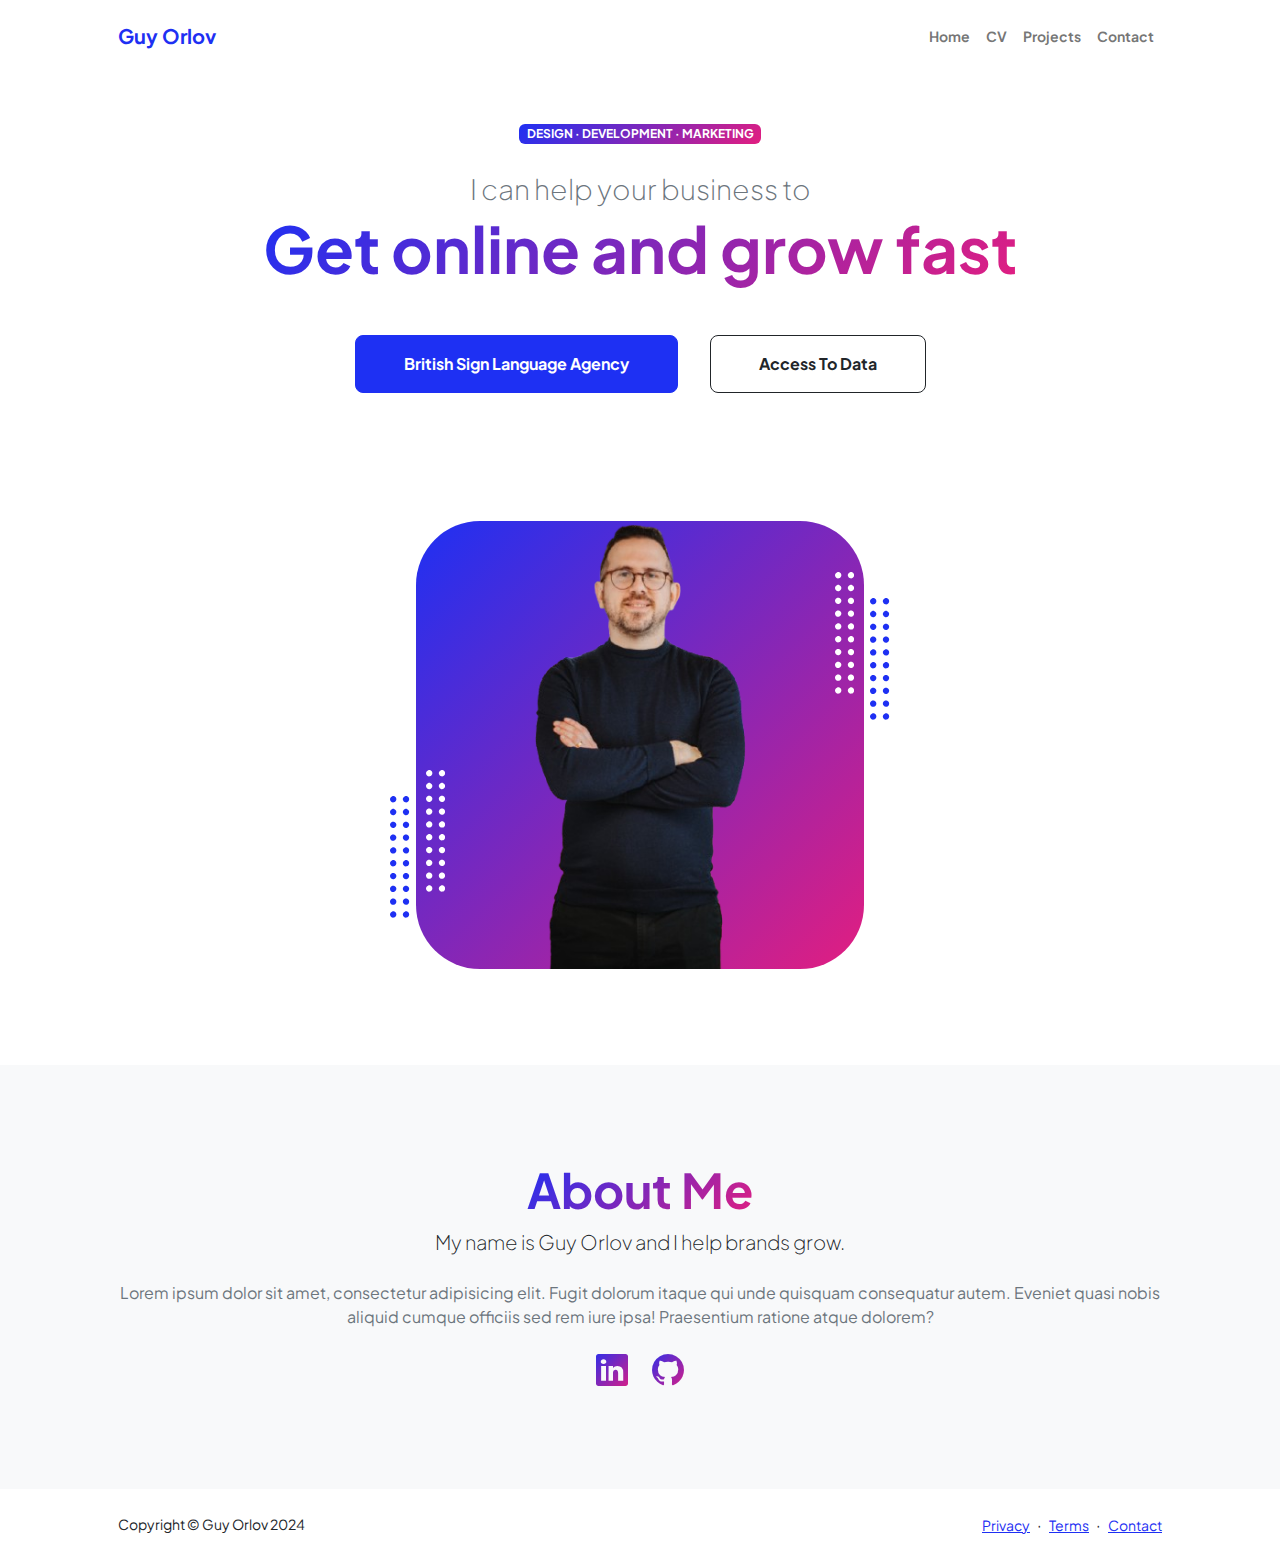
==== commit 80b67549: "Update index.html" ====
--- a/index.html
+++ b/index.html
@@ -45,8 +45,8 @@
                                 <div class="fs-3 fw-light text-muted">I can help your business to</div>
                                 <h1 class="display-3 fw-bolder mb-5"><span class="text-gradient d-inline">Get online and grow fast</span></h1>
                                 <div class="d-grid gap-3 d-sm-flex justify-content-sm-center justify-content-xxl-start mb-3">
-                                    <a class="btn btn-primary btn-lg px-5 py-3 me-sm-3 fs-6 fw-bolder" href="resume.html">CV</a>
-                                    <a class="btn btn-outline-dark btn-lg px-5 py-3 fs-6 fw-bolder" href="projects.html">Projects</a>
+                                    <a class="btn btn-primary btn-lg px-5 py-3 me-sm-3 fs-6 fw-bolder" href="resume.html">British Sign Language Agency</a>
+                                    <a class="btn btn-outline-dark btn-lg px-5 py-3 fs-6 fw-bolder" href="projects.html">Access To Data</a>
                                 </div>
                             </div>
                         </div>
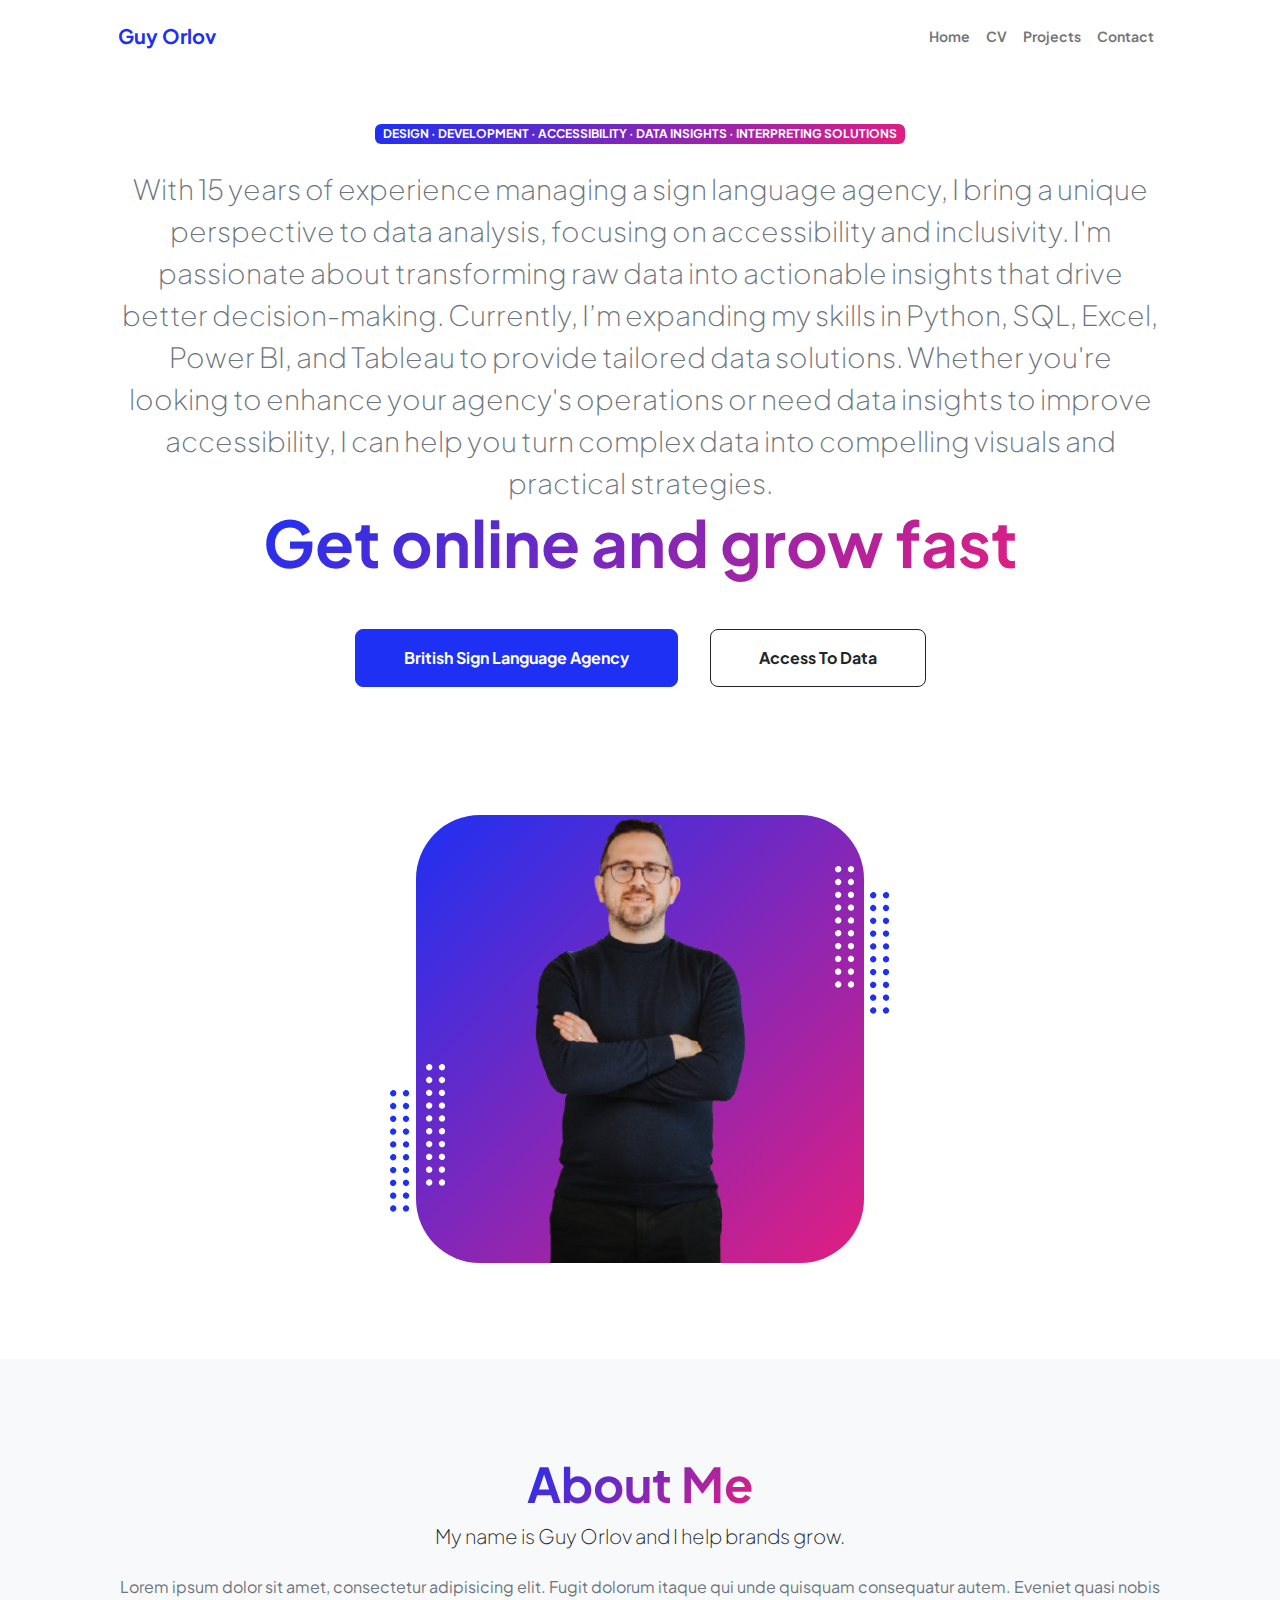
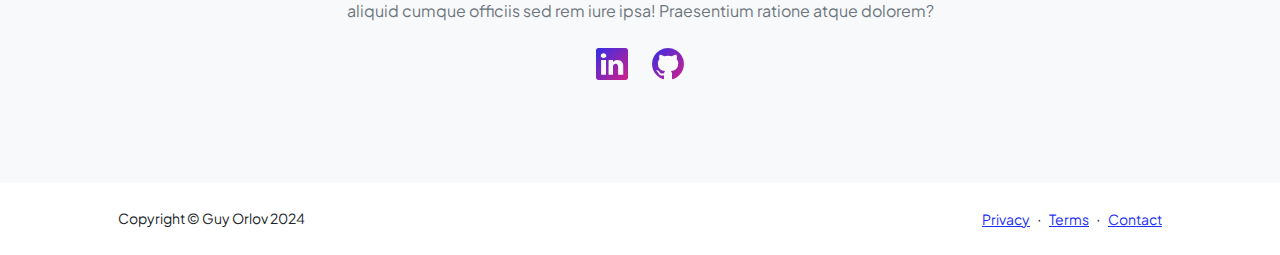
==== commit f22d87c5: "Update index.html" ====
--- a/index.html
+++ b/index.html
@@ -41,8 +41,13 @@
                         <div class="col-xxl-5">
                             <!-- Header text content-->
                             <div class="text-center text-xxl-start">
-                                <div class="badge bg-gradient-primary-to-secondary text-white mb-4"><div class="text-uppercase">Design &middot; Development &middot; Marketing</div></div>
-                                <div class="fs-3 fw-light text-muted">I can help your business to</div>
+                                                        <div class="badge bg-gradient-primary-to-secondary text-white mb-4">
+                          <div class="text-uppercase">Design &middot; Development &middot; Accessibility &middot; Data Insights &middot; Interpreting Solutions</div>
+                        </div>
+
+                                <div class="fs-3 fw-light text-muted">With 15 years of experience managing a sign language agency, I bring a unique perspective to data analysis, focusing on accessibility and inclusivity. I'm passionate about transforming raw data into actionable insights that drive better decision-making. Currently, I’m expanding my skills in Python, SQL, Excel, Power BI, and Tableau to provide tailored data solutions.
+
+Whether you're looking to enhance your agency's operations or need data insights to improve accessibility, I can help you turn complex data into compelling visuals and practical strategies.</div>
                                 <h1 class="display-3 fw-bolder mb-5"><span class="text-gradient d-inline">Get online and grow fast</span></h1>
                                 <div class="d-grid gap-3 d-sm-flex justify-content-sm-center justify-content-xxl-start mb-3">
                                     <a class="btn btn-primary btn-lg px-5 py-3 me-sm-3 fs-6 fw-bolder" href="resume.html">British Sign Language Agency</a>
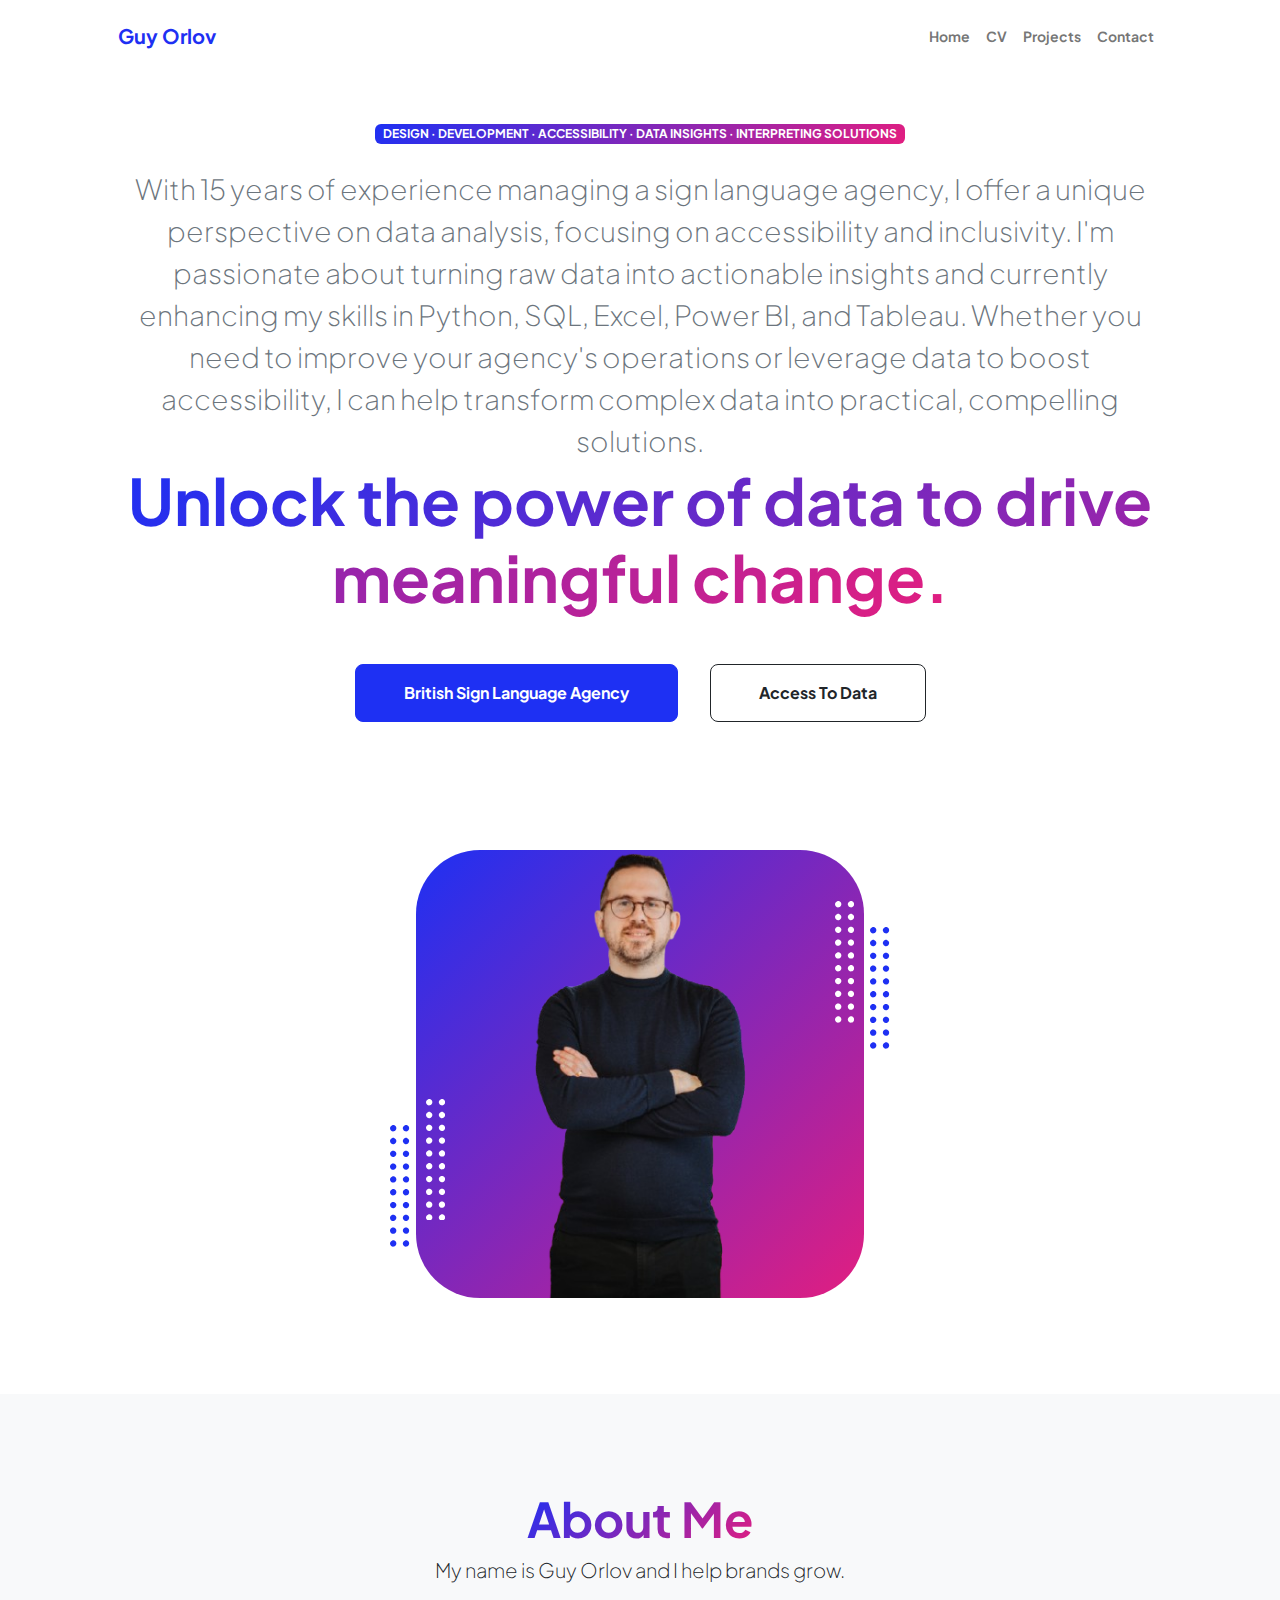
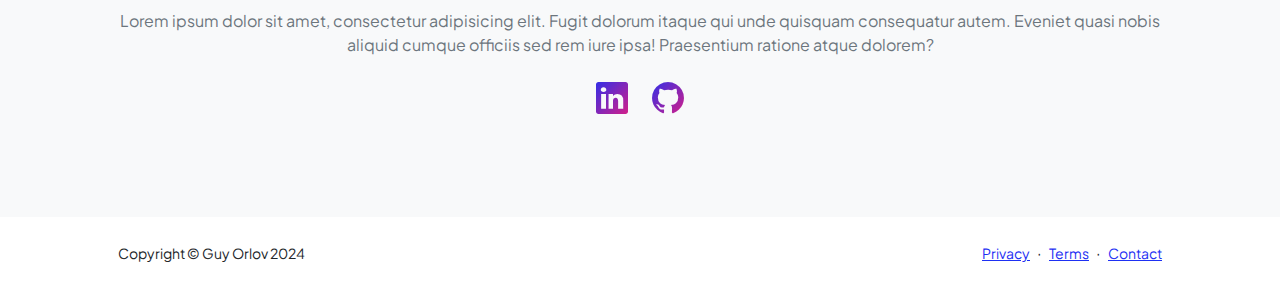
==== commit 160ccddb: "Update index.html" ====
--- a/index.html
+++ b/index.html
@@ -45,10 +45,8 @@
                           <div class="text-uppercase">Design &middot; Development &middot; Accessibility &middot; Data Insights &middot; Interpreting Solutions</div>
                         </div>
 
-                                <div class="fs-3 fw-light text-muted">With 15 years of experience managing a sign language agency, I bring a unique perspective to data analysis, focusing on accessibility and inclusivity. I'm passionate about transforming raw data into actionable insights that drive better decision-making. Currently, I’m expanding my skills in Python, SQL, Excel, Power BI, and Tableau to provide tailored data solutions.
-
-Whether you're looking to enhance your agency's operations or need data insights to improve accessibility, I can help you turn complex data into compelling visuals and practical strategies.</div>
-                                <h1 class="display-3 fw-bolder mb-5"><span class="text-gradient d-inline">Get online and grow fast</span></h1>
+                                <div class="fs-3 fw-light text-muted">With 15 years of experience managing a sign language agency, I offer a unique perspective on data analysis, focusing on accessibility and inclusivity. I'm passionate about turning raw data into actionable insights and currently enhancing my skills in Python, SQL, Excel, Power BI, and Tableau. Whether you need to improve your agency's operations or leverage data to boost accessibility, I can help transform complex data into practical, compelling solutions.</div>
+                                <h1 class="display-3 fw-bolder mb-5"><span class="text-gradient d-inline">Unlock the power of data to drive meaningful change.</span></h1>
                                 <div class="d-grid gap-3 d-sm-flex justify-content-sm-center justify-content-xxl-start mb-3">
                                     <a class="btn btn-primary btn-lg px-5 py-3 me-sm-3 fs-6 fw-bolder" href="resume.html">British Sign Language Agency</a>
                                     <a class="btn btn-outline-dark btn-lg px-5 py-3 fs-6 fw-bolder" href="projects.html">Access To Data</a>
